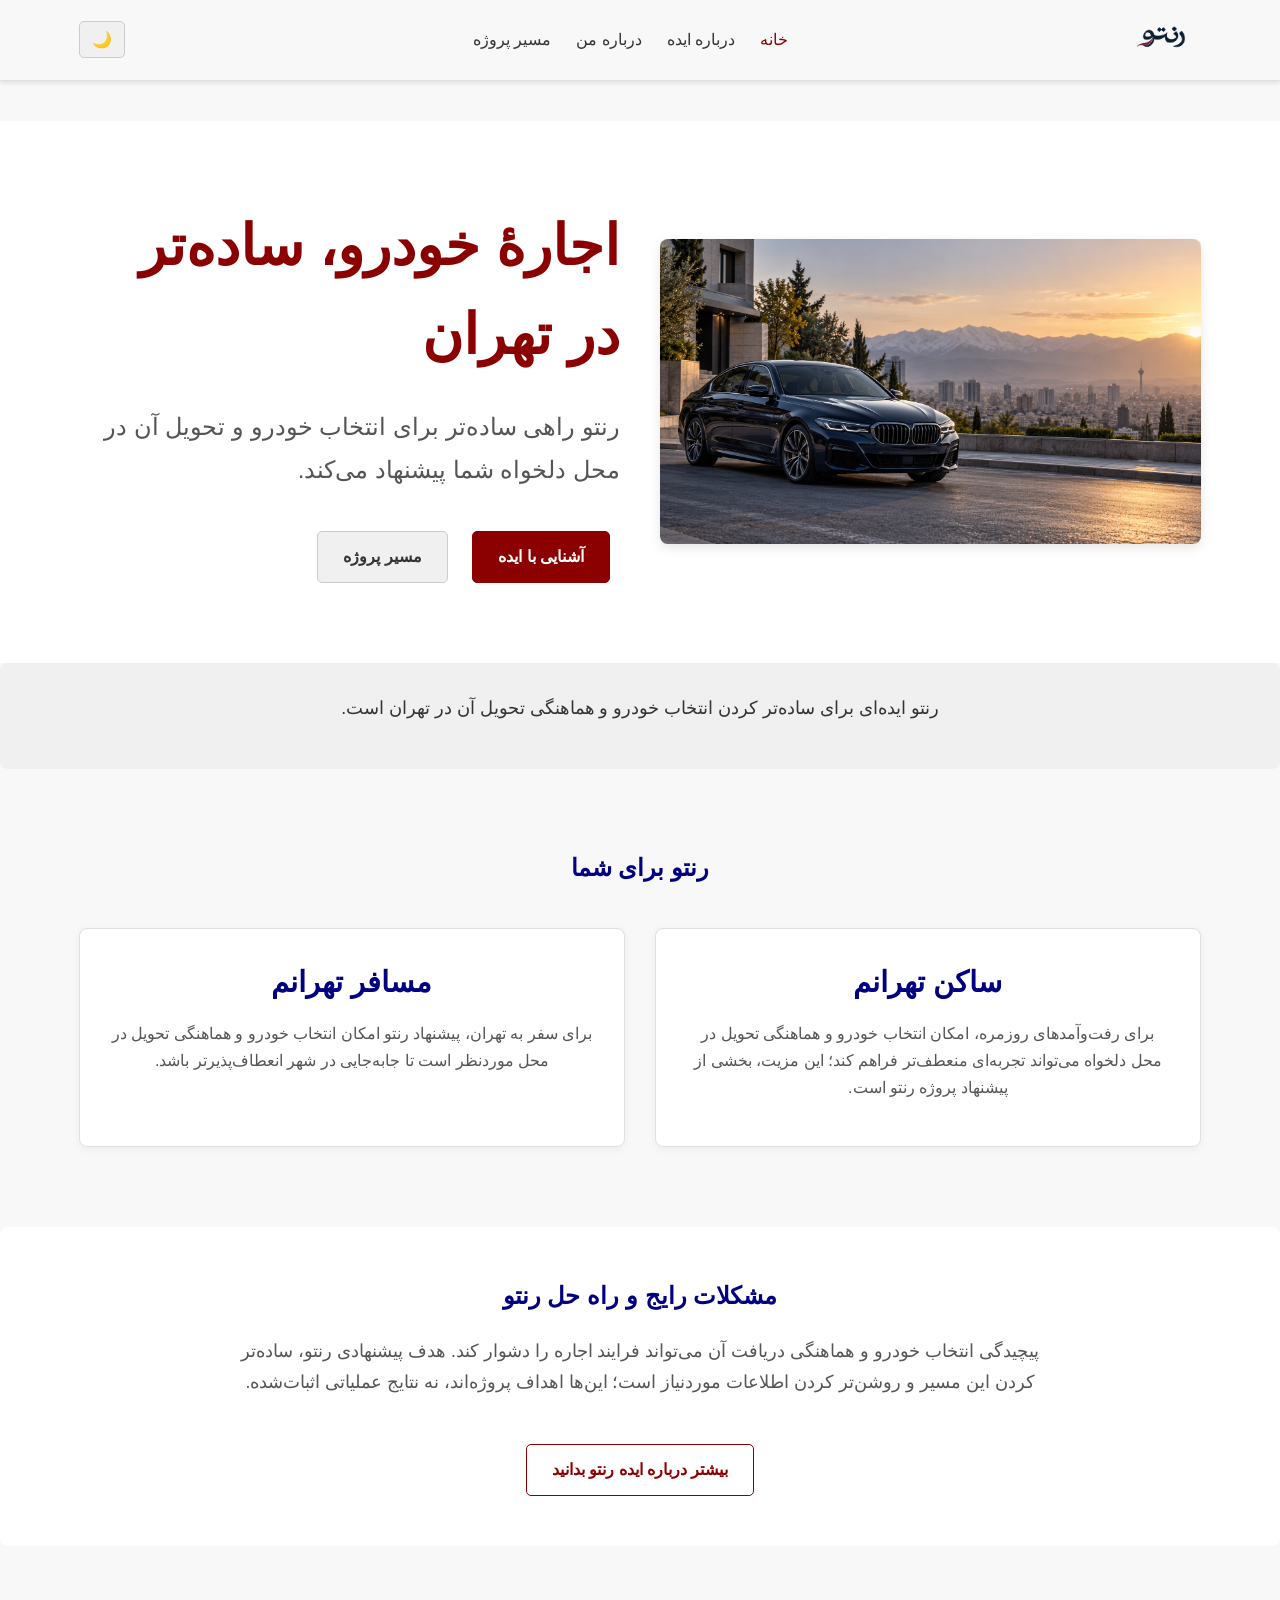
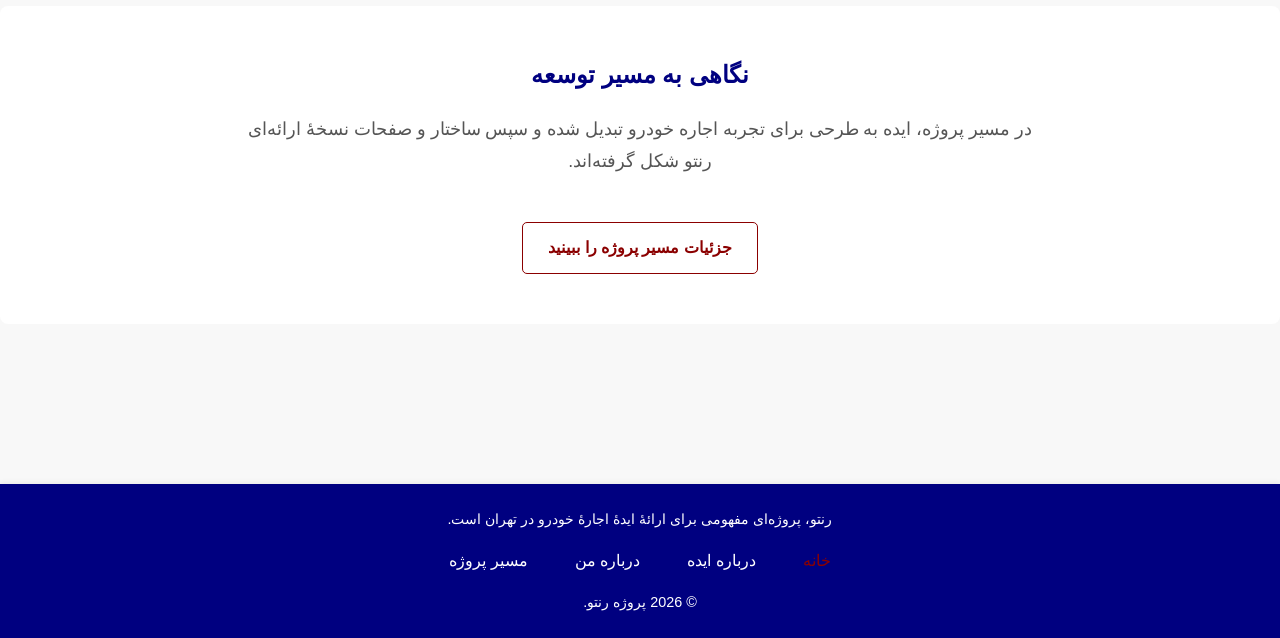
==== index.html @ 9574f083 "Add Rento website files" ====
<!DOCTYPE html>
<html lang="fa" dir="rtl">
<head>
    <meta charset="UTF-8">
    <meta name="viewport" content="width=device-width, initial-scale=1.0">
    <title>رنتو - خانه</title>
    <link rel="stylesheet" href="css/style.css">
    <link rel="stylesheet" href="css/theme.css">
</head>
<body>
    <header>
        <div class="container">
            <div class="logo-container">
                <a href="index.html">
                    <img id="logo-image" src="images/rento-logo.png" alt="لوگوی رنتو">
                </a>
            </div>
            <nav>
                <ul>
                    <li><a href="index.html">خانه</a></li>
                    <li><a href="about-idea.html">درباره ایده</a></li>
                    <li><a href="about-me.html">درباره من</a></li>
                    <li><a href="project-journey.html">مسیر پروژه</a></li>
                </ul>
            </nav>
            <button id="theme-toggle" class="theme-toggle-button">🌙</button>
            <button id="mobile-nav-toggle" class="mobile-nav-toggle-button">☰</button>
        </div>
    </header>
    <main>
        <!-- Hero Section -->
        <section class="section hero-section">
            <div class="container hero-content-wrapper">
                <div class="hero-text">
                    <h1>اجارهٔ خودرو، ساده‌تر در تهران</h1>
                    <p>رنتو راهی ساده‌تر برای انتخاب خودرو و تحویل آن در محل دلخواه شما پیشنهاد می‌کند.</p>
                    <div class="hero-buttons">
                        <a href="about-idea.html" class="button primary-button">آشنایی با ایده</a>
                        <a href="project-journey.html" class="button secondary-button">مسیر پروژه</a>
                    </div>
                </div>
                <div class="hero-image-container">
                    <img src="images/rento-hero.png" alt="ماشین لوکس رنتو آماده اجاره در تهران" class="hero-image">
                </div>
            </div>
        </section>

        <!-- Service Introduction -->
        <section class="section service-intro-section">
            <div class="container">
                    <p class="service-intro-text">رنتو ایده‌ای برای ساده‌تر کردن انتخاب خودرو و هماهنگی تحویل آن در تهران است.</p>
            </div>
        </section>

        <!-- Audience Cards -->
        <section class="section audience-cards-section">
            <div class="container">
                <h2>رنتو برای شما</h2>
                <div class="audience-card-wrapper">
                    <div class="audience-card">
                        <h3>ساکن تهرانم</h3>
                        <p>برای رفت‌وآمدهای روزمره، امکان انتخاب خودرو و هماهنگی تحویل در محل دلخواه می‌تواند تجربه‌ای منعطف‌تر فراهم کند؛ این مزیت، بخشی از پیشنهاد پروژه رنتو است.</p>
                    </div>
                    <div class="audience-card">
                        <h3>مسافر تهرانم</h3>
                        <p>برای سفر به تهران، پیشنهاد رنتو امکان انتخاب خودرو و هماهنگی تحویل در محل موردنظر است تا جابه‌جایی در شهر انعطاف‌پذیرتر باشد.</p>
                    </div>
                </div>
            </div>
        </section>

        <!-- Problem-and-Solution Preview -->
        <section class="section problem-solution-preview-section">
            <div class="container">
                <h2>مشکلات رایج و راه حل رنتو</h2>
                <p>پیچیدگی انتخاب خودرو و هماهنگی دریافت آن می‌تواند فرایند اجاره را دشوار کند. هدف پیشنهادی رنتو، ساده‌تر کردن این مسیر و روشن‌تر کردن اطلاعات موردنیاز است؛ این‌ها اهداف پروژه‌اند، نه نتایج عملیاتی اثبات‌شده.</p>
                <a href="about-idea.html" class="button outline-button">بیشتر درباره ایده رنتو بدانید</a>
            </div>
        </section>

        <!-- Project Journey Preview -->
        <section class="section project-journey-preview-section">
            <div class="container">
                <h2>نگاهی به مسیر توسعه</h2>
                <p>در مسیر پروژه، ایده به طرحی برای تجربه اجاره خودرو تبدیل شده و سپس ساختار و صفحات نسخهٔ ارائه‌ای رنتو شکل گرفته‌اند.</p>
                <a href="project-journey.html" class="button outline-button">جزئیات مسیر پروژه را ببینید</a>
            </div>
        </section>
    </main>
    <footer>
        <div class="container">
            <p class="footer-description">رنتو، پروژه‌ای مفهومی برای ارائهٔ ایدهٔ اجارهٔ خودرو در تهران است.</p>
            <nav class="footer-nav" aria-label="ناوبری پایین صفحه">
                <ul>
                    <li><a href="index.html">خانه</a></li>
                    <li><a href="about-idea.html">درباره ایده</a></li>
                    <li><a href="about-me.html">درباره من</a></li>
                    <li><a href="project-journey.html">مسیر پروژه</a></li>
                </ul>
            </nav>
            <p>&copy; 2026 پروژه رنتو.</p>
        </div>
    </footer>
    <script src="js/script.js"></script>
</body>
</html>
---- css/style.css ----
/* css/style.css */

/* Global Resets & Base Styles */
*, *::before, *::after { box-sizing: border-box; margin: 0; padding: 0; }
html { scroll-behavior: smooth; }
body {
    font-family: Tahoma, Arial, sans-serif;
    line-height: 1.6;
    color: var(--text-color);
    background-color: var(--primary-bg);
    direction: rtl;
    transition: background-color 0.3s ease, color 0.3s ease;
    text-align: right;
}
@media (prefers-reduced-motion: reduce) { * { animation: none !important; transition: none !important; } }

.container {
    width: 90%;
    max-width: 1200px;
    margin: 0 auto;
    padding: 0 15px;
}

/* Header */
header {
    background-color: var(--header-bg);
    padding: 1rem 0;
    box-shadow: 0 2px 5px rgba(0,0,0,0.1);
    border-bottom: 1px solid var(--border-color);
}
header .container {
    display: flex;
    justify-content: space-between;
    align-items: center;
    flex-wrap: wrap;
}
.logo-container img { height: 40px; transition: opacity 0.3s ease; }

/* Navigation */
nav ul { list-style: none; display: flex; margin: 0; padding: 0; }
nav ul li { margin-left: 25px; }
nav ul li:last-child { margin-left: 0; }
nav ul li a {
    color: var(--nav-link-color);
    text-decoration: none;
    font-weight: 500;
    padding: 5px 0;
    transition: color 0.3s ease;
    display: block;
}
nav ul li a:hover, nav ul li a.active { color: var(--accent-color); }

/* Buttons */
.theme-toggle-button, .mobile-nav-toggle-button {
    background: var(--button-bg);
    color: var(--button-text-color);
    border: 1px solid var(--button-border);
    padding: 8px 12px;
    border-radius: 5px;
    font-size: 1rem;
    cursor: pointer;
    transition: background-color 0.3s ease, color 0.3s ease, border-color 0.3s ease;
    margin-right: 15px;
}
.theme-toggle-button:hover, .mobile-nav-toggle-button:hover {
    background-color: var(--button-hover-bg);
    color: var(--button-hover-text-color);
}
.mobile-nav-toggle-button { display: none; }

.button {
    display: inline-block;
    padding: 12px 25px;
    border-radius: 5px;
    text-decoration: none;
    font-weight: bold;
    transition: background-color 0.3s ease, color 0.3s ease, border-color 0.3s ease;
    margin: 0 10px;
}
.button {
    display: inline-block;
    padding: 12px 25px;
    border-radius: 5px;
    text-decoration: none;
    font-weight: bold;
    transition: background-color 0.3s ease, color 0.3s ease, border-color 0.3s ease;
    margin: 0 10px;
}
.primary-button {
    background-color: var(--accent-color);
    color: #ffffff;
    border: 1px solid var(--accent-color);
}
.primary-button:hover { background-color: var(--button-hover-bg-accent); border-color: var(--button-hover-bg-accent); }
.secondary-button {
    background-color: var(--button-bg);
    color: var(--button-text-color);
    border: 1px solid var(--button-border);
}
.secondary-button:hover { background-color: var(--button-hover-bg); border-color: var(--button-hover-bg); }
.outline-button {
    background-color: transparent;
    color: var(--accent-color);
    border: 1px solid var(--accent-color);
    margin-top: 20px;
}
.outline-button:hover {
    background-color: var(--accent-color);
    color: #ffffff;
}


/* Main Content Sections */
main { padding: 40px 0; }
.section { margin-bottom: 60px; padding: 20px 0; }
.section h1, .section h2, .section h3 { color: var(--heading-color); margin-bottom: 20px; text-align: center; }
.section p, .section ul, .section ol { margin-bottom: 15px; font-size: 1.1rem; line-height: 1.8; }
.section ul, .section ol { padding-right: 30px; list-style-position: inside; }
.section img {
    max-width: 100%;
    height: auto;
    display: block;
    margin: 30px auto;
    border-radius: 8px;
    box-shadow: 0 4px 12px rgba(0,0,0,0.1);
}

/* Hero Section */
.hero-section { text-align: center; background-color: var(--secondary-bg); padding: 80px 0; margin-bottom: 0; }
.hero-content-wrapper {
    display: flex;
    flex-direction: row-reverse; /* RTL layout */
    align-items: center;
    gap: 40px;
    text-align: right;
}
.hero-text {
    flex: 1;
    min-width: 0;
}
.hero-image-container {
    flex: 1;
    min-width: 0;
}
.hero-image-container .hero-image {
    width: 100%;
    max-height: 430px;
    object-fit: cover;
    margin: 0;
}
.hero-section h1 { font-size: 3.5rem; color: var(--accent-color); margin-bottom: 25px; text-align: right; }
.hero-section p { font-size: 1.5rem; color: var(--text-color-light); max-width: 800px; margin: 0 0 40px auto; text-align: right; }
.hero-buttons { margin-top: 30px; text-align: right; }


/* Service Intro Section */
.service-intro-section {
    background-color: var(--gray-light);
    padding: 30px 0;
    text-align: center;
    margin-bottom: 60px;
    border-radius: 8px;
}
.service-intro-text {
    font-size: 1.3rem;
    font-weight: 500;
    color: var(--text-color);
    margin: 0 auto;
    max-width: 800px;
}

/* About the Idea page */
.about-idea-page .idea-intro-section {
    padding: 56px 0;
    background: var(--secondary-bg);
    border-bottom: 1px solid var(--border-color);
}
.idea-intro-grid {
    display: grid;
    grid-template-columns: minmax(0, 1.05fr) minmax(280px, .95fr);
    align-items: center;
    gap: 42px;
}
.idea-eyebrow { color: var(--accent-color); font-weight: 700; margin-bottom: 8px; }
.idea-intro-copy h1 {
    color: var(--heading-color);
    font-size: clamp(2rem, 4vw, 3rem);
    line-height: 1.45;
    margin-bottom: 16px;
}
.idea-intro-copy > p:last-child,
.idea-panel p, .idea-audience-card p, .idea-future-inner > p:not(.idea-eyebrow) {
    color: var(--text-color-light);
    font-size: 1.05rem;
    line-height: 1.9;
}
.idea-handover-image {
    display: block;
    width: 100%;
    max-height: 380px;
    object-fit: cover;
    border-radius: 10px;
    box-shadow: 0 8px 24px rgba(0,0,0,.12);
}
.idea-content-section { padding: 48px 0 10px; }
.idea-content-grid, .idea-audience-grid {
    display: grid;
    grid-template-columns: repeat(2, minmax(0, 1fr));
    gap: 22px;
}
.idea-panel, .idea-audience-card {
    padding: 28px;
    border: 1px solid var(--border-color);
    border-radius: 8px;
    background: var(--secondary-bg);
}
.idea-section-number { color: var(--accent-color); font-weight: 700; font-size: .9rem; }
.idea-panel h2, .idea-audience-section h2, .idea-future-inner h2 {
    color: var(--heading-color);
    font-size: 1.55rem;
    line-height: 1.5;
    margin: 8px 0 12px;
}
.idea-panel-accent { border-top: 3px solid var(--accent-color); }
.idea-audience-section { padding: 42px 0 54px; }
.idea-audience-section h2 { margin: 0 0 22px; }
.idea-audience-card h3 { color: var(--navy-color); font-size: 1.2rem; margin-bottom: 10px; }
.idea-future-section {
    padding: 44px 0;
    background: var(--gray-light);
}
.idea-future-inner { max-width: 900px; text-align: center; }
.idea-future-inner > p:not(.idea-eyebrow) { margin: 0 auto; }
.idea-page-links { display: flex; justify-content: center; flex-wrap: wrap; gap: 12px; margin-top: 24px; }
.idea-page-links .button { margin: 0; }

/* About Me page */
.about-me-intro {
    padding: 56px 0;
    background: var(--secondary-bg);
    border-bottom: 1px solid var(--border-color);
}
.about-me-intro-grid {
    display: grid;
    grid-template-columns: minmax(0, 1fr) minmax(260px, .8fr);
    align-items: center;
    gap: 48px;
}
.about-me-eyebrow { color: var(--accent-color); font-weight: 700; margin-bottom: 8px; }
.about-me-intro-copy h1 {
    color: var(--heading-color);
    font-size: clamp(2.2rem, 4vw, 3.2rem);
    line-height: 1.4;
    margin-bottom: 14px;
}
.about-me-intro-copy > p:last-child {
    max-width: 620px;
    color: var(--text-color-light);
    font-size: 1.15rem;
    line-height: 1.9;
}
.mahan-portrait {
    display: block;
    width: min(100%, 390px);
    height: 390px;
    object-fit: cover;
    justify-self: center;
    border-radius: 48% 48% 12px 12px;
    border: 5px solid var(--gray-light);
    box-shadow: 0 10px 28px rgba(0,0,0,.12);
}
.about-me-detail-section { padding: 26px 0; }
.about-me-detail-muted { background: var(--gray-light); }
.about-me-detail-card { max-width: 960px; }
.about-me-detail-card h2 {
    color: var(--heading-color);
    font-size: 1.55rem;
    line-height: 1.5;
    margin: 0 0 10px;
}
.about-me-detail-card p {
    color: var(--text-color-light);
    font-size: 1.05rem;
    line-height: 1.95;
}
.about-me-detail-marker {
    display: block;
    width: 38px;
    height: 3px;
    background: var(--accent-color);
    margin-bottom: 12px;
    border-radius: 3px;
}
.about-me-journey-link { margin: 18px 0 0; }

/* Project Journey page */
.journey-intro-section {
    padding: 48px 0;
    background: var(--secondary-bg);
    border-bottom: 1px solid var(--border-color);
}
.journey-intro-content, .journey-section-heading, .journey-next-content {
    max-width: 900px;
    margin-left: auto;
    margin-right: auto;
}
.journey-eyebrow { color: var(--accent-color); font-weight: 700; margin-bottom: 8px; }
.journey-intro-content h1 {
    color: var(--heading-color);
    font-size: clamp(2rem, 4vw, 3rem);
    line-height: 1.45;
    margin-bottom: 12px;
}
.journey-intro-content > p:last-child, .journey-section-heading > p:last-child,
.journey-status-card > p:last-child, .journey-next-content > p:not(.journey-eyebrow) {
    color: var(--text-color-light);
    font-size: 1.05rem;
    line-height: 1.9;
}
.journey-roadmap-section { padding: 44px 0 32px; }
.journey-section-heading { margin-bottom: 24px; }
.journey-section-heading h2, .journey-status-card h2, .journey-next-content h2 {
    color: var(--heading-color);
    font-size: 1.65rem;
    line-height: 1.5;
    margin: 0 0 10px;
}
.journey-roadmap {
    list-style: none;
    padding: 0;
    margin: 0;
    position: relative;
    display: grid;
    grid-template-columns: repeat(2, minmax(0, 1fr));
    gap: 18px;
}
.journey-step {
    display: flex;
    align-items: flex-start;
    gap: 16px;
    padding: 22px;
    background: var(--secondary-bg);
    border: 1px solid var(--border-color);
    border-radius: 8px;
}
.journey-step-number {
    flex: 0 0 38px;
    width: 38px;
    height: 38px;
    display: grid;
    place-items: center;
    border-radius: 50%;
    background: var(--gray-light);
    color: var(--accent-color);
    font-weight: 700;
}
.journey-step h3 { color: var(--navy-color); font-size: 1.12rem; margin: 2px 0 6px; }
.journey-step p { color: var(--text-color-light); line-height: 1.8; }
.journey-status-section { padding: 20px 0 42px; }
.journey-status-card {
    max-width: 900px;
    padding: 28px;
    background: var(--gray-light);
    border-right: 4px solid var(--accent-color);
    border-radius: 8px;
}
.journey-next-section { padding: 42px 0; background: var(--secondary-bg); }
.journey-next-content h2 { margin-bottom: 18px; }
.journey-next-list { list-style: none; padding: 0; margin: 0; }
.journey-next-list li {
    position: relative;
    padding: 10px 26px 10px 0;
    color: var(--text-color);
    line-height: 1.8;
}
.journey-next-list li::before {
    content: "";
    position: absolute;
    right: 0;
    top: 21px;
    width: 8px;
    height: 8px;
    border-radius: 50%;
    background: var(--accent-color);
}
.journey-note { margin-top: 12px; font-size: .95rem !important; }
.journey-page-links { display: flex; flex-wrap: wrap; gap: 12px; margin-top: 22px; }
.journey-page-links .button { margin: 0; }

/* Audience Cards Section */
.audience-cards-section h2 { margin-bottom: 40px; }
.audience-card-wrapper {
    display: grid;
    grid-template-columns: repeat(auto-fit, minmax(300px, 1fr));
    gap: 30px;
    margin-top: 40px;
}
.audience-card {
    background-color: var(--secondary-bg);
    border: 1px solid var(--border-color);
    border-radius: 8px;
    padding: 30px;
    text-align: center;
    box-shadow: 0 2px 10px rgba(0,0,0,0.05);
    transition: transform 0.3s ease;
}
.audience-card:hover { transform: translateY(-5px); }
.audience-card h3 { color: var(--navy-color); font-size: 1.8rem; margin-bottom: 15px; }
.audience-card p { font-size: 1rem; line-height: 1.7; color: var(--text-color-light); }


/* Problem-Solution & Project Journey Previews */
.problem-solution-preview-section, .project-journey-preview-section {
    text-align: center;
    background-color: var(--secondary-bg);
    padding: 50px 0;
    margin-top: 40px;
    border-radius: 8px;
}
.problem-solution-preview-section p, .project-journey-preview-section p {
    max-width: 800px;
    margin: 0 auto 25px auto;
    font-size: 1.1rem;
    color: var(--text-color-light);
}

/* Footer */
footer {
    background-color: var(--footer-bg);
    color: var(--footer-text-color);
    text-align: center;
    padding: 1.5rem 0;
    margin-top: 60px;
    box-shadow: 0 -2px 5px rgba(0,0,0,0.05);
}
footer p { font-size: 0.9rem; }
.footer-description { margin-bottom: 12px; }
.footer-nav ul {
    list-style: none;
    display: flex;
    justify-content: center;
    flex-wrap: wrap;
    gap: 8px 22px;
    margin: 0 0 12px;
    padding: 0;
}
.footer-nav a { color: var(--footer-text-color); text-decoration: none; }
.footer-nav a:hover { color: #ffffff; text-decoration: underline; }

/* Responsive Design */
@media (max-width: 768px) {
    header .container { flex-wrap: wrap; justify-content: center; }
    .logo-container { margin-bottom: 15px; }
    nav { order: 3; width: 100%; margin-top: 15px; }
    nav ul { flex-direction: column; display: none; width: 100%; background-color: var(--header-bg); border-top: 1px solid var(--border-color); }
    nav ul.active { display: flex; }
    nav ul li { margin: 0; border-bottom: 1px solid var(--border-color); }
    nav ul li:last-child { border-bottom: none; }
    nav ul li a { padding: 15px; text-align: center; }
    .mobile-nav-toggle-button { display: block; margin-left: 15px; margin-right: 0; }
    .theme-toggle-button { margin-right: 0; }

    .hero-content-wrapper {
        flex-direction: column; /* Stack text then image */
        text-align: center;
    }
    .hero-text, .hero-image-container {
        min-width: 100%;
    }
    .hero-image-container .hero-image { max-height: 300px; }
    .hero-section h1, .hero-section p, .hero-buttons {
        text-align: center;
        margin-left: auto; /* Re-center for mobile */
        margin-right: auto;
    }

    .hero-section h1 { font-size: 2.5rem; }
    .hero-section p { font-size: 1.2rem; }
    .hero-buttons { display: flex; flex-direction: column; align-items: center; gap: 12px; }
    .hero-buttons .button { width: min(100%, 280px); margin: 0; }
    .section h1, .section h2 { font-size: 1.8rem; }

    .idea-intro-grid { grid-template-columns: 1fr; gap: 24px; }
    .idea-handover-image { max-height: 300px; }
    .idea-content-grid, .idea-audience-grid { grid-template-columns: 1fr; }
    .idea-content-section { padding-top: 32px; }
    .idea-panel, .idea-audience-card { padding: 22px; }
    .about-me-intro { padding: 36px 0; }
    .about-me-intro-grid { grid-template-columns: 1fr; gap: 24px; text-align: center; }
    .about-me-intro-copy > p:last-child { margin: 0 auto; }
    .mahan-portrait { width: min(82vw, 320px); height: min(82vw, 320px); }
    .about-me-detail-section { padding: 22px 0; }
    .journey-intro-section { padding: 36px 0; }
    .journey-roadmap { grid-template-columns: 1fr; }
    .journey-roadmap-section { padding-top: 32px; }
    .journey-step { padding: 18px; }
    .journey-status-card { padding: 22px; }
    .journey-next-section { padding: 32px 0; }
    .journey-page-links { flex-direction: column; align-items: flex-start; }
    .journey-page-links .button { text-align: center; }

    .audience-card-wrapper {
        grid-template-columns: 1fr;
    }

    .timeline { padding-right: 20px; }
    .timeline::before { right: 10px; }
    .timeline-item::before { right: 2px; width: 14px; height: 14px; border-width: 3px; }
    .timeline-item { padding-right: 30px; }
}
---- css/theme.css ----
:root { /* Light Theme Defaults */
    --primary-bg: #f8f8f8;
    --secondary-bg: #ffffff;
    --text-color: #333333;
    --text-color-light: #555555;
    --heading-color: #000080; /* Navy */
    --header-bg: #f8f8f8;
    --nav-link-color: #333333;
    --footer-bg: #000080; /* Navy */
    --footer-text-color: #ffffff;
    --accent-color: #8B0000; /* Burgundy */
    --navy-color: #000080;
    --gray-color: #808080;
    --gray-light: #f0f0f0;
    --border-color: #e0e0e0;
    --button-bg: #f0f0f0;
    --button-text-color: #333333;
    --button-border: #cccccc;
    --button-hover-bg: #e0e0e0;
    --button-hover-text-color: #000000;
    --button-hover-bg-accent: #6d0000; /* Darker burgundy for hover */
}

body.dark-theme {
    --primary-bg: #1a1a2e;
    --secondary-bg: #2e3a4e;
    --text-color: #e0e0e0;
    --text-color-light: #cccccc;
    --heading-color: #ADD8E6; /* Lighter navy */
    --header-bg: #1a1a2e;
    --nav-link-color: #e0e0e0;
    --footer-bg: #0a0a1e; /* Darker navy */
    --footer-text-color: #cccccc;
    --accent-color: #B22222; /* Adjusted burgundy */
    --navy-color: #ADD8E6;
    --gray-color: #A9A9A9;
    --gray-light: #3e4a5e;
    --border-color: #444444;
    --button-bg: #3e4a5e;
    --button-text-color: #e0e0e0;
    --button-border: #555555;
    --button-hover-bg: #4e5a6e;
    --button-hover-text-color: #ffffff;
    --button-hover-bg-accent: #8b0000; /* Darker burgundy for hover in dark theme */
}
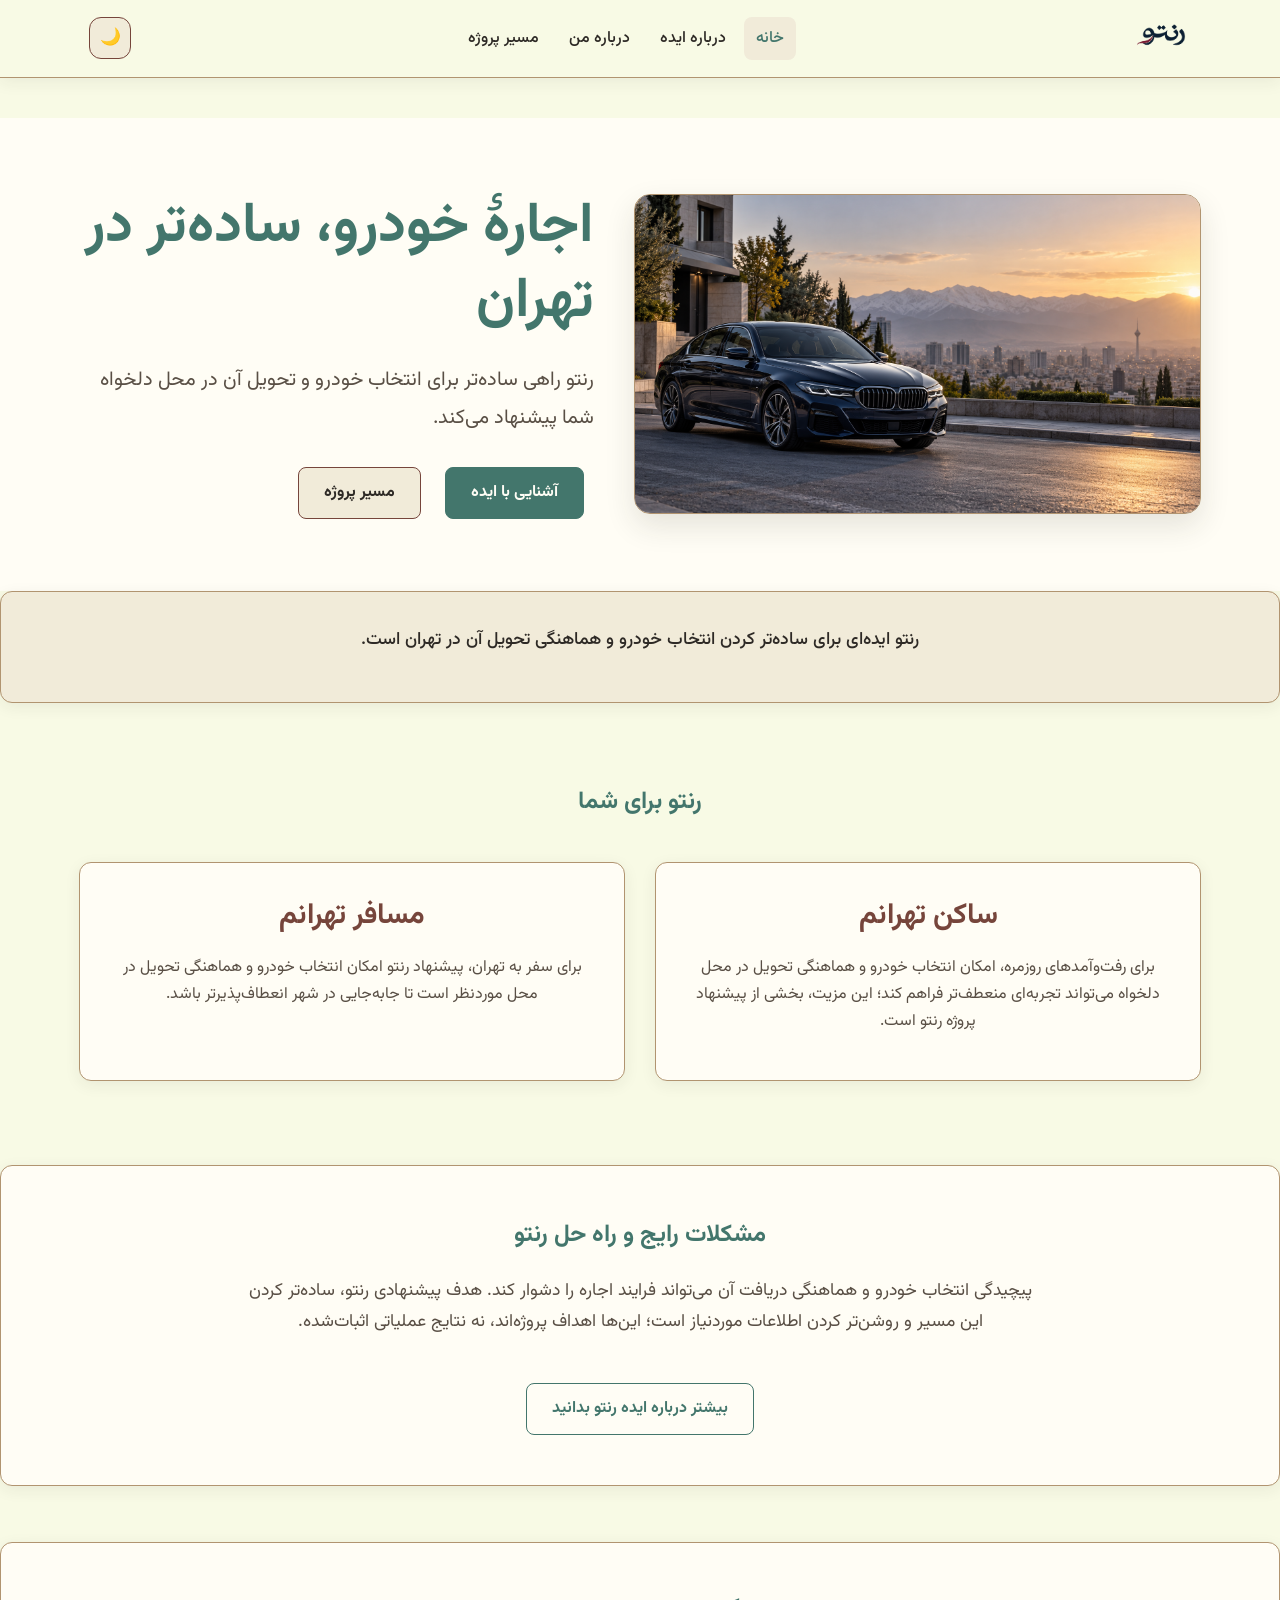
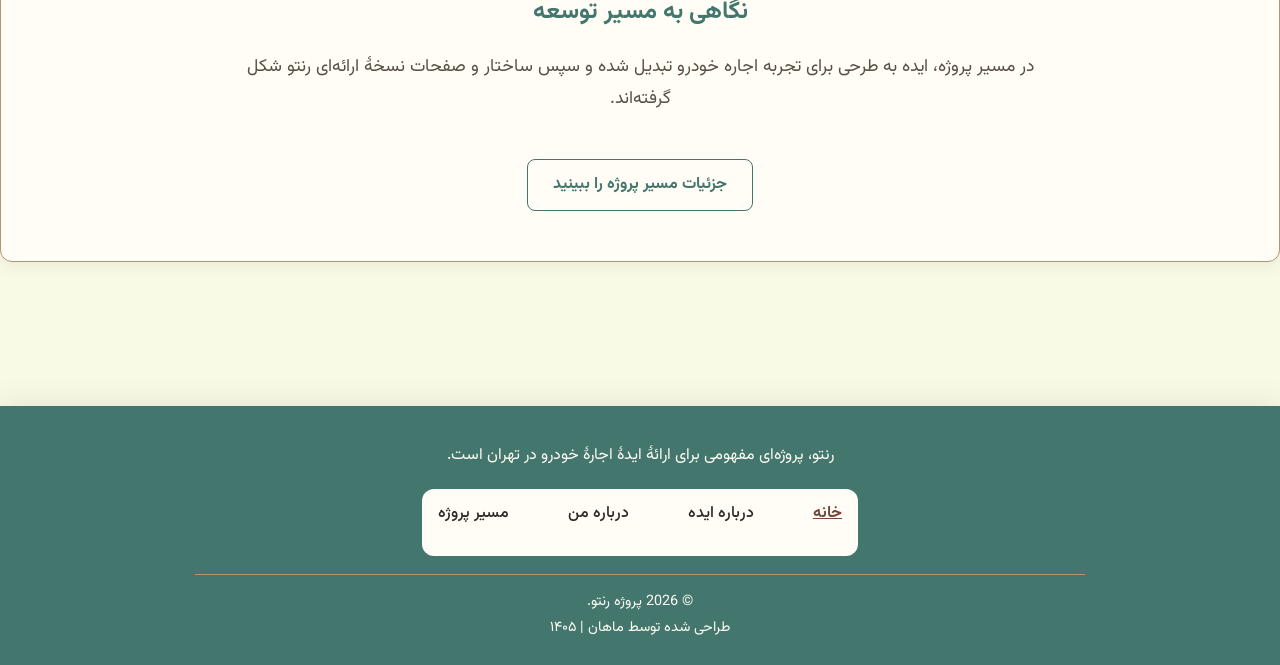
==== commit 7032ba94: "افزودن اعتبار طراح به فوتر" ====
--- a/index.html
+++ b/index.html
@@ -99,6 +99,7 @@
                 </ul>
             </nav>
             <p>&copy; 2026 پروژه رنتو.</p>
+            <p>طراحی شده توسط ماهان | ۱۴۰۵</p>
         </div>
     </footer>
     <script src="js/script.js"></script>
--- a/css/style.css
+++ b/css/style.css
@@ -2,9 +2,16 @@
 
 /* Global Resets & Base Styles */
 *, *::before, *::after { box-sizing: border-box; margin: 0; padding: 0; }
+@font-face {
+    font-family: "Vazirmatn";
+    src: url("../fonts/Vazirmatn[wght].woff2") format("woff2");
+    font-style: normal;
+    font-weight: 100 900;
+    font-display: swap;
+}
 html { scroll-behavior: smooth; }
 body {
-    font-family: Tahoma, Arial, sans-serif;
+    font-family: "Vazirmatn", Tahoma, Arial, sans-serif;
     line-height: 1.6;
     color: var(--text-color);
     background-color: var(--primary-bg);
@@ -24,17 +31,25 @@
 /* Header */
 header {
     background-color: var(--header-bg);
-    padding: 1rem 0;
-    box-shadow: 0 2px 5px rgba(0,0,0,0.1);
+    padding: 0.85rem 0;
+    box-shadow: 0 4px 16px color-mix(in srgb, var(--text-color) 7%, transparent);
     border-bottom: 1px solid var(--border-color);
 }
 header .container {
     display: flex;
     justify-content: space-between;
     align-items: center;
-    flex-wrap: wrap;
-}
-.logo-container img { height: 40px; transition: opacity 0.3s ease; }
+    flex-wrap: nowrap;
+}
+.logo-container img { height: 40px; transition: opacity 0.2s ease; }
+header .logo-container a:focus-visible {
+    outline: 2px solid var(--accent-color);
+    outline-offset: 5px;
+    border-radius: 4px;
+}
+header nav { width: auto; margin: 0; order: 0; }
+header nav ul { align-items: center; gap: 6px; }
+header nav ul li { margin: 0; }
 
 /* Navigation */
 nav ul { list-style: none; display: flex; margin: 0; padding: 0; }
@@ -44,51 +59,79 @@
     color: var(--nav-link-color);
     text-decoration: none;
     font-weight: 500;
-    padding: 5px 0;
-    transition: color 0.3s ease;
+    padding: 9px 12px;
+    border-radius: 8px;
+    transition: color 0.2s ease, background-color 0.2s ease;
     display: block;
 }
-nav ul li a:hover, nav ul li a.active { color: var(--accent-color); }
+header nav ul li a:hover, header nav ul li a.active {
+    color: var(--accent-color);
+    background-color: var(--gray-light);
+}
+header nav ul li a:focus-visible {
+    outline: 2px solid var(--accent-color);
+    outline-offset: 4px;
+    border-radius: 3px;
+}
+header nav ul li a:active { color: var(--accent-color); }
 
 /* Buttons */
 .theme-toggle-button, .mobile-nav-toggle-button {
     background: var(--button-bg);
     color: var(--button-text-color);
     border: 1px solid var(--button-border);
-    padding: 8px 12px;
-    border-radius: 5px;
-    font-size: 1rem;
+    width: 42px;
+    height: 42px;
+    display: inline-grid;
+    place-items: center;
+    padding: 0;
+    border-radius: 12px;
+    font: inherit;
+    font-family: inherit;
+    font-size: 1.05rem;
     cursor: pointer;
-    transition: background-color 0.3s ease, color 0.3s ease, border-color 0.3s ease;
-    margin-right: 15px;
+    transition: background-color 0.2s ease, color 0.2s ease, border-color 0.2s ease, box-shadow 0.2s ease, transform 0.2s ease;
+    margin: 0 0 0 10px;
 }
 .theme-toggle-button:hover, .mobile-nav-toggle-button:hover {
     background-color: var(--button-hover-bg);
     color: var(--button-hover-text-color);
+    box-shadow: 0 3px 8px color-mix(in srgb, var(--text-color) 14%, transparent);
+    transform: translateY(-1px);
+}
+.theme-toggle-button:focus-visible, .mobile-nav-toggle-button:focus-visible {
+    outline: 2px solid var(--accent-color);
+    outline-offset: 3px;
+}
+.theme-toggle-button:active, .mobile-nav-toggle-button:active {
+    transform: translateY(0);
+    box-shadow: none;
 }
 .mobile-nav-toggle-button { display: none; }
 
 .button {
     display: inline-block;
     padding: 12px 25px;
-    border-radius: 5px;
+    border-radius: 8px;
     text-decoration: none;
     font-weight: bold;
-    transition: background-color 0.3s ease, color 0.3s ease, border-color 0.3s ease;
+    font-family: inherit;
+    transition: background-color 0.2s ease, color 0.2s ease, border-color 0.2s ease, box-shadow 0.2s ease, transform 0.2s ease;
     margin: 0 10px;
 }
 .button {
     display: inline-block;
     padding: 12px 25px;
-    border-radius: 5px;
+    border-radius: 8px;
     text-decoration: none;
     font-weight: bold;
-    transition: background-color 0.3s ease, color 0.3s ease, border-color 0.3s ease;
+    font-family: inherit;
+    transition: background-color 0.2s ease, color 0.2s ease, border-color 0.2s ease, box-shadow 0.2s ease, transform 0.2s ease;
     margin: 0 10px;
 }
 .primary-button {
     background-color: var(--accent-color);
-    color: #ffffff;
+    color: var(--button-hover-text-color);
     border: 1px solid var(--accent-color);
 }
 .primary-button:hover { background-color: var(--button-hover-bg-accent); border-color: var(--button-hover-bg-accent); }
@@ -106,13 +149,25 @@
 }
 .outline-button:hover {
     background-color: var(--accent-color);
-    color: #ffffff;
+    color: var(--button-hover-text-color);
+}
+.button:hover {
+    box-shadow: 0 4px 10px color-mix(in srgb, var(--text-color) 14%, transparent);
+    transform: translateY(-2px);
+}
+.button:focus-visible {
+    outline: 2px solid var(--accent-color);
+    outline-offset: 3px;
+}
+.button:active {
+    box-shadow: none;
+    transform: translateY(0);
 }
 
 
 /* Main Content Sections */
 main { padding: 40px 0; }
-.section { margin-bottom: 60px; padding: 20px 0; }
+.section { margin-bottom: 56px; padding: 28px 0; }
 .section h1, .section h2, .section h3 { color: var(--heading-color); margin-bottom: 20px; text-align: center; }
 .section p, .section ul, .section ol { margin-bottom: 15px; font-size: 1.1rem; line-height: 1.8; }
 .section ul, .section ol { padding-right: 30px; list-style-position: inside; }
@@ -121,12 +176,12 @@
     height: auto;
     display: block;
     margin: 30px auto;
-    border-radius: 8px;
-    box-shadow: 0 4px 12px rgba(0,0,0,0.1);
+    border-radius: 16px;
+    box-shadow: 0 12px 30px color-mix(in srgb, var(--text-color) 12%, transparent);
 }
 
 /* Hero Section */
-.hero-section { text-align: center; background-color: var(--secondary-bg); padding: 80px 0; margin-bottom: 0; }
+.hero-section { text-align: center; background-color: var(--secondary-bg); padding: 72px 0; margin-bottom: 0; }
 .hero-content-wrapper {
     display: flex;
     flex-direction: row-reverse; /* RTL layout */
@@ -139,7 +194,7 @@
     min-width: 0;
 }
 .hero-image-container {
-    flex: 1;
+    flex: 1.1;
     min-width: 0;
 }
 .hero-image-container .hero-image {
@@ -147,19 +202,23 @@
     max-height: 430px;
     object-fit: cover;
     margin: 0;
-}
-.hero-section h1 { font-size: 3.5rem; color: var(--accent-color); margin-bottom: 25px; text-align: right; }
-.hero-section p { font-size: 1.5rem; color: var(--text-color-light); max-width: 800px; margin: 0 0 40px auto; text-align: right; }
-.hero-buttons { margin-top: 30px; text-align: right; }
+    border: 1px solid var(--border-color);
+}
+.hero-section h1 { font-size: clamp(2.5rem, 4.4vw, 3.5rem); line-height: 1.35; color: var(--heading-color); margin-bottom: 20px; text-align: right; }
+.hero-section p { font-size: 1.25rem; line-height: 1.9; color: var(--text-color-light); max-width: 620px; margin: 0 0 30px auto; text-align: right; }
+.hero-buttons { margin-top: 24px; text-align: right; }
+.hero-image-container .hero-image { margin: 0 !important; }
 
 
 /* Service Intro Section */
 .service-intro-section {
     background-color: var(--gray-light);
-    padding: 30px 0;
+    padding: 32px 0;
     text-align: center;
-    margin-bottom: 60px;
-    border-radius: 8px;
+    margin-bottom: 52px;
+    border-radius: 12px;
+    border: 1px solid var(--border-color);
+    box-shadow: 0 4px 16px color-mix(in srgb, var(--text-color) 7%, transparent);
 }
 .service-intro-text {
     font-size: 1.3rem;
@@ -188,6 +247,20 @@
     line-height: 1.45;
     margin-bottom: 16px;
 }
+.about-idea-page .idea-intro-section,
+.about-idea-page .idea-content-section,
+.about-idea-page .idea-audience-section,
+.about-idea-page .idea-future-section {
+    padding-top: 52px;
+    padding-bottom: 52px;
+}
+.about-idea-page .idea-panel {
+    border-top: 3px solid var(--accent-color);
+}
+.about-idea-page .idea-intro-section { background: var(--gray-light); }
+.about-idea-page .idea-content-section,
+.about-idea-page .idea-audience-section,
+.about-idea-page .idea-future-section { background: transparent; }
 .idea-intro-copy > p:last-child,
 .idea-panel p, .idea-audience-card p, .idea-future-inner > p:not(.idea-eyebrow) {
     color: var(--text-color-light);
@@ -200,7 +273,7 @@
     max-height: 380px;
     object-fit: cover;
     border-radius: 10px;
-    box-shadow: 0 8px 24px rgba(0,0,0,.12);
+    box-shadow: 0 8px 24px color-mix(in srgb, var(--text-color) 13%, transparent);
 }
 .idea-content-section { padding: 48px 0 10px; }
 .idea-content-grid, .idea-audience-grid {
@@ -211,8 +284,15 @@
 .idea-panel, .idea-audience-card {
     padding: 28px;
     border: 1px solid var(--border-color);
-    border-radius: 8px;
+    border-radius: 12px;
     background: var(--secondary-bg);
+    box-shadow: 0 4px 16px color-mix(in srgb, var(--text-color) 7%, transparent);
+    transition: transform 0.2s ease, box-shadow 0.2s ease, border-color 0.2s ease;
+}
+.idea-panel:hover, .idea-audience-card:hover {
+    transform: translateY(-2px);
+    border-color: var(--accent-color);
+    box-shadow: 0 8px 20px color-mix(in srgb, var(--text-color) 10%, transparent);
 }
 .idea-section-number { color: var(--accent-color); font-weight: 700; font-size: .9rem; }
 .idea-panel h2, .idea-audience-section h2, .idea-future-inner h2 {
@@ -236,7 +316,7 @@
 
 /* About Me page */
 .about-me-intro {
-    padding: 56px 0;
+    padding: 64px 0;
     background: var(--secondary-bg);
     border-bottom: 1px solid var(--border-color);
 }
@@ -253,6 +333,7 @@
     line-height: 1.4;
     margin-bottom: 14px;
 }
+.about-me-intro-copy { max-width: 620px; }
 .about-me-intro-copy > p:last-child {
     max-width: 620px;
     color: var(--text-color-light);
@@ -267,11 +348,18 @@
     justify-self: center;
     border-radius: 48% 48% 12px 12px;
     border: 5px solid var(--gray-light);
-    box-shadow: 0 10px 28px rgba(0,0,0,.12);
-}
-.about-me-detail-section { padding: 26px 0; }
+    box-shadow: 0 10px 28px color-mix(in srgb, var(--text-color) 13%, transparent);
+}
+.about-me-detail-section { padding: 30px 0; }
 .about-me-detail-muted { background: var(--gray-light); }
-.about-me-detail-card { max-width: 960px; }
+.about-me-detail-card {
+    max-width: 960px;
+    padding: 26px 30px;
+    border: 1px solid var(--border-color);
+    border-radius: 14px;
+    background: var(--secondary-bg);
+    box-shadow: 0 5px 18px color-mix(in srgb, var(--text-color) 7%, transparent);
+}
 .about-me-detail-card h2 {
     color: var(--heading-color);
     font-size: 1.55rem;
@@ -295,7 +383,7 @@
 
 /* Project Journey page */
 .journey-intro-section {
-    padding: 48px 0;
+    padding: 58px 0;
     background: var(--secondary-bg);
     border-bottom: 1px solid var(--border-color);
 }
@@ -325,6 +413,7 @@
     line-height: 1.5;
     margin: 0 0 10px;
 }
+.journey-section-heading > p:last-child { max-width: 760px; }
 .journey-roadmap {
     list-style: none;
     padding: 0;
@@ -341,7 +430,14 @@
     padding: 22px;
     background: var(--secondary-bg);
     border: 1px solid var(--border-color);
-    border-radius: 8px;
+    border-radius: 12px;
+    box-shadow: 0 3px 12px color-mix(in srgb, var(--text-color) 6%, transparent);
+    transition: transform 0.2s ease, box-shadow 0.2s ease, border-color 0.2s ease;
+}
+.journey-step:hover {
+    transform: translateY(-2px);
+    border-color: var(--accent-color);
+    box-shadow: 0 7px 18px color-mix(in srgb, var(--text-color) 10%, transparent);
 }
 .journey-step-number {
     flex: 0 0 38px;
@@ -362,9 +458,16 @@
     padding: 28px;
     background: var(--gray-light);
     border-right: 4px solid var(--accent-color);
-    border-radius: 8px;
+    border-radius: 12px;
+    box-shadow: 0 4px 16px color-mix(in srgb, var(--text-color) 7%, transparent);
 }
 .journey-next-section { padding: 42px 0; background: var(--secondary-bg); }
+.journey-next-content {
+    padding: 28px 32px;
+    border: 1px solid var(--border-color);
+    border-radius: 14px;
+    box-shadow: 0 5px 18px color-mix(in srgb, var(--text-color) 7%, transparent);
+}
 .journey-next-content h2 { margin-bottom: 18px; }
 .journey-next-list { list-style: none; padding: 0; margin: 0; }
 .journey-next-list li {
@@ -398,13 +501,17 @@
 .audience-card {
     background-color: var(--secondary-bg);
     border: 1px solid var(--border-color);
-    border-radius: 8px;
+    border-radius: 12px;
     padding: 30px;
     text-align: center;
-    box-shadow: 0 2px 10px rgba(0,0,0,0.05);
-    transition: transform 0.3s ease;
-}
-.audience-card:hover { transform: translateY(-5px); }
+    box-shadow: 0 4px 16px color-mix(in srgb, var(--text-color) 7%, transparent);
+    transition: transform 0.2s ease, box-shadow 0.2s ease, border-color 0.2s ease;
+}
+.audience-card:hover {
+    transform: translateY(-2px);
+    border-color: var(--accent-color);
+    box-shadow: 0 8px 20px color-mix(in srgb, var(--text-color) 10%, transparent);
+}
 .audience-card h3 { color: var(--navy-color); font-size: 1.8rem; margin-bottom: 15px; }
 .audience-card p { font-size: 1rem; line-height: 1.7; color: var(--text-color-light); }
 
@@ -415,7 +522,9 @@
     background-color: var(--secondary-bg);
     padding: 50px 0;
     margin-top: 40px;
-    border-radius: 8px;
+    border: 1px solid var(--border-color);
+    border-radius: 12px;
+    box-shadow: 0 4px 16px color-mix(in srgb, var(--text-color) 7%, transparent);
 }
 .problem-solution-preview-section p, .project-journey-preview-section p {
     max-width: 800px;
@@ -429,36 +538,75 @@
     background-color: var(--footer-bg);
     color: var(--footer-text-color);
     text-align: center;
-    padding: 1.5rem 0;
-    margin-top: 60px;
-    box-shadow: 0 -2px 5px rgba(0,0,0,0.05);
-}
-footer p { font-size: 0.9rem; }
-.footer-description { margin-bottom: 12px; }
+    padding: 2.25rem 0 1.5rem;
+    margin-top: 48px;
+    box-shadow: 0 -8px 24px color-mix(in srgb, var(--text-color) 7%, transparent);
+}
+footer .container { max-width: 920px; }
+footer p { font-size: 0.9rem; line-height: 1.8; }
+.footer-description { max-width: 640px; margin: 0 auto 18px; font-size: 1rem; }
 .footer-nav ul {
     list-style: none;
     display: flex;
     justify-content: center;
     flex-wrap: wrap;
-    gap: 8px 22px;
-    margin: 0 0 12px;
+    gap: 6px 10px;
+    margin: 0 0 18px;
     padding: 0;
 }
-.footer-nav a { color: var(--footer-text-color); text-decoration: none; }
-.footer-nav a:hover { color: #ffffff; text-decoration: underline; }
+.footer-nav {
+    width: fit-content;
+    max-width: 100%;
+    margin: 0 auto 18px;
+    padding: 4px;
+    border-radius: 12px;
+    background-color: var(--footer-nav-bg);
+}
+.footer-nav a {
+    display: block;
+    padding: 8px 12px;
+    border-radius: 8px;
+    color: var(--footer-nav-link-color);
+    text-decoration: none;
+    font-family: inherit;
+    transition: color 0.2s ease, background-color 0.2s ease;
+}
+.footer-nav a:hover {
+    background-color: var(--footer-nav-hover-bg);
+    color: var(--footer-nav-hover-text-color);
+    text-decoration: underline;
+}
+.footer-nav a:focus-visible {
+    outline: 2px solid var(--footer-nav-focus-color);
+    outline-offset: 2px;
+}
+.footer-nav a.active,
+.footer-nav a[aria-current="page"] {
+    color: var(--footer-nav-active-color);
+    font-weight: 700;
+    text-decoration: underline;
+}
+.footer-nav a.active:hover,
+.footer-nav a.active:focus-visible,
+.footer-nav a[aria-current="page"]:hover,
+.footer-nav a[aria-current="page"]:focus-visible {
+    background-color: var(--footer-nav-active-hover-bg);
+    color: var(--footer-nav-active-hover-text-color);
+}
+.footer-nav + p { padding-top: 14px; border-top: 1px solid var(--border-color); }
 
 /* Responsive Design */
 @media (max-width: 768px) {
-    header .container { flex-wrap: wrap; justify-content: center; }
-    .logo-container { margin-bottom: 15px; }
-    nav { order: 3; width: 100%; margin-top: 15px; }
-    nav ul { flex-direction: column; display: none; width: 100%; background-color: var(--header-bg); border-top: 1px solid var(--border-color); }
-    nav ul.active { display: flex; }
-    nav ul li { margin: 0; border-bottom: 1px solid var(--border-color); }
-    nav ul li:last-child { border-bottom: none; }
-    nav ul li a { padding: 15px; text-align: center; }
-    .mobile-nav-toggle-button { display: block; margin-left: 15px; margin-right: 0; }
-    .theme-toggle-button { margin-right: 0; }
+    header .container { flex-wrap: wrap; justify-content: space-between; gap: 8px; }
+    header .logo-container { margin: 0 auto 0 0; }
+    header nav { order: 3; width: 100%; margin-top: 8px; }
+    header nav ul { flex-direction: column; display: none; width: 100%; background-color: var(--header-bg); border: 1px solid var(--border-color); border-radius: 12px; overflow: hidden; }
+    header nav ul.active { display: flex; }
+    header nav ul li { margin: 0; border-bottom: 1px solid var(--border-color); }
+    header nav ul li:last-child { border-bottom: none; }
+    header nav ul li a { padding: 13px 16px; text-align: center; }
+    header .mobile-nav-toggle-button { display: inline-grid; margin: 0; }
+    header .theme-toggle-button { margin: 0; }
 
     .hero-content-wrapper {
         flex-direction: column; /* Stack text then image */
@@ -495,6 +643,7 @@
     .journey-roadmap-section { padding-top: 32px; }
     .journey-step { padding: 18px; }
     .journey-status-card { padding: 22px; }
+    .journey-next-content { padding: 22px; }
     .journey-next-section { padding: 32px 0; }
     .journey-page-links { flex-direction: column; align-items: flex-start; }
     .journey-page-links .button { text-align: center; }
@@ -507,4 +656,9 @@
     .timeline::before { right: 10px; }
     .timeline-item::before { right: 2px; width: 14px; height: 14px; border-width: 3px; }
     .timeline-item { padding-right: 30px; }
-}
+    .about-idea-page .idea-intro-section,
+    .about-idea-page .idea-content-section,
+    .about-idea-page .idea-audience-section,
+    .about-idea-page .idea-future-section { padding-top: 36px; padding-bottom: 36px; }
+    .about-me-detail-card { padding: 22px; }
+}
--- a/css/theme.css
+++ b/css/theme.css
@@ -1,45 +1,61 @@
 :root { /* Light Theme Defaults */
-    --primary-bg: #f8f8f8;
-    --secondary-bg: #ffffff;
-    --text-color: #333333;
-    --text-color-light: #555555;
-    --heading-color: #000080; /* Navy */
-    --header-bg: #f8f8f8;
-    --nav-link-color: #333333;
-    --footer-bg: #000080; /* Navy */
-    --footer-text-color: #ffffff;
-    --accent-color: #8B0000; /* Burgundy */
-    --navy-color: #000080;
-    --gray-color: #808080;
-    --gray-light: #f0f0f0;
-    --border-color: #e0e0e0;
-    --button-bg: #f0f0f0;
-    --button-text-color: #333333;
-    --button-border: #cccccc;
-    --button-hover-bg: #e0e0e0;
-    --button-hover-text-color: #000000;
-    --button-hover-bg-accent: #6d0000; /* Darker burgundy for hover */
+    --primary-bg: #F8FAE5;
+    --secondary-bg: #FFFDF5;
+    --text-color: #2D2925;
+    --text-color-light: #594F45;
+    --heading-color: #43766C;
+    --header-bg: #F8FAE5;
+    --nav-link-color: #2D2925;
+    --footer-bg: #43766C;
+    --footer-text-color: #FFFDF5;
+    --footer-nav-bg: #FFFDF5;
+    --footer-nav-link-color: #2D2925;
+    --footer-nav-hover-bg: #43766C;
+    --footer-nav-hover-text-color: #FFFDF5;
+    --footer-nav-focus-color: #76453B;
+    --footer-nav-active-color: #76453B;
+    --footer-nav-active-hover-bg: #76453B;
+    --footer-nav-active-hover-text-color: #FFFDF5;
+    --accent-color: #43766C;
+    --navy-color: #76453B;
+    --gray-color: #76453B;
+    --gray-light: #F1EBD9;
+    --border-color: #B19470;
+    --button-bg: #F1EBD9;
+    --button-text-color: #2D2925;
+    --button-border: #76453B;
+    --button-hover-bg: #76453B;
+    --button-hover-text-color: #FFFDF5;
+    --button-hover-bg-accent: #315B53;
 }
 
 body.dark-theme {
-    --primary-bg: #1a1a2e;
-    --secondary-bg: #2e3a4e;
-    --text-color: #e0e0e0;
-    --text-color-light: #cccccc;
-    --heading-color: #ADD8E6; /* Lighter navy */
-    --header-bg: #1a1a2e;
-    --nav-link-color: #e0e0e0;
-    --footer-bg: #0a0a1e; /* Darker navy */
-    --footer-text-color: #cccccc;
-    --accent-color: #B22222; /* Adjusted burgundy */
-    --navy-color: #ADD8E6;
-    --gray-color: #A9A9A9;
-    --gray-light: #3e4a5e;
-    --border-color: #444444;
-    --button-bg: #3e4a5e;
-    --button-text-color: #e0e0e0;
-    --button-border: #555555;
-    --button-hover-bg: #4e5a6e;
-    --button-hover-text-color: #ffffff;
-    --button-hover-bg-accent: #8b0000; /* Darker burgundy for hover in dark theme */
-}
+    --primary-bg: #241C19;
+    --secondary-bg: #342722;
+    --text-color: #F8FAE5;
+    --text-color-light: #D8CDBD;
+    --heading-color: #6B9A90;
+    --header-bg: #241C19;
+    --nav-link-color: #F8FAE5;
+    --footer-bg: #342722;
+    --footer-text-color: #F8FAE5;
+    --footer-nav-bg: #342722;
+    --footer-nav-link-color: #F8FAE5;
+    --footer-nav-hover-bg: #6B9A90;
+    --footer-nav-hover-text-color: #241C19;
+    --footer-nav-focus-color: #B19470;
+    --footer-nav-active-color: #B19470;
+    --footer-nav-active-hover-bg: #B19470;
+    --footer-nav-active-hover-text-color: #241C19;
+    --accent-color: #6B9A90;
+    --navy-color: #B19470;
+    --gray-color: #D8CDBD;
+    --gray-light: #493830;
+    --border-color: #765E4A;
+    --button-bg: #493830;
+    --button-text-color: #F8FAE5;
+    --button-border: #B19470;
+    --button-hover-bg: #6B9A90;
+    --button-hover-text-color: #241C19;
+    --button-hover-bg-accent: #B19470;
+}
